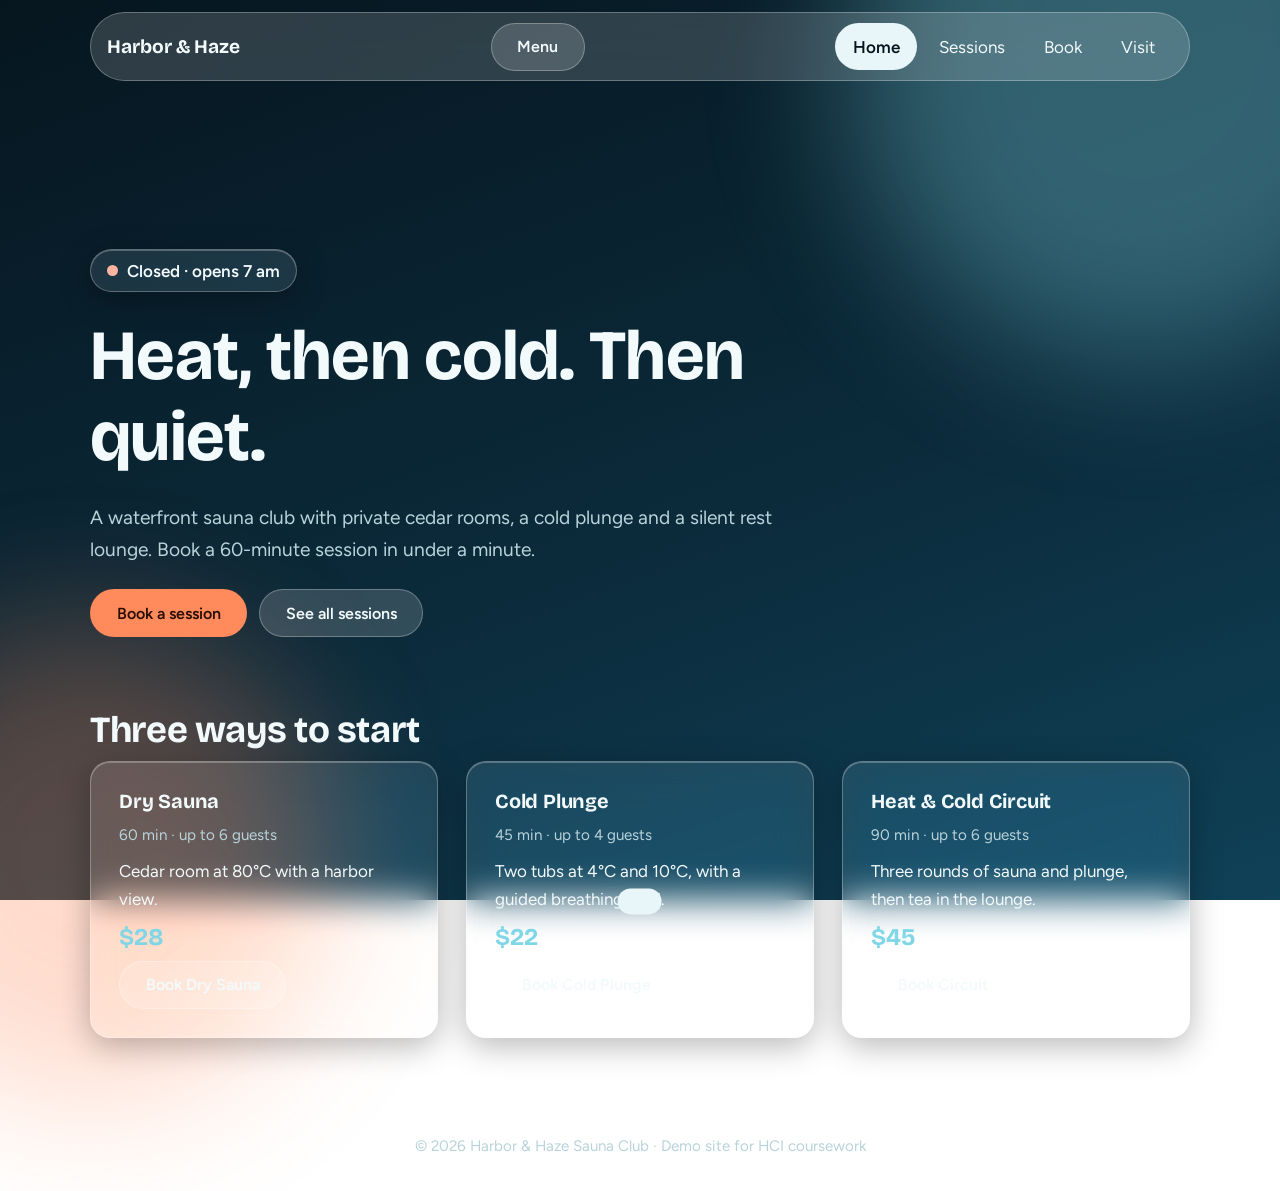
==== index.html @ 0768559c "Initial commit" ====
<!DOCTYPE html>
<html lang="en">
<head>
<meta charset="utf-8">
<meta name="viewport" content="width=device-width, initial-scale=1">
<title>Home · Harbor &amp; Haze</title>
<meta name="description" content="Sauna, cold plunge and rest lounge by the harbor.">
<link rel="preconnect" href="https://fonts.googleapis.com"><link rel="preconnect" href="https://fonts.gstatic.com" crossorigin>
<link href="https://fonts.googleapis.com/css2?family=Bricolage+Grotesque:wght@600;700&family=Figtree:wght@400;600&display=swap" rel="stylesheet">
<link rel="stylesheet" href="css/style.css">
</head>
<body>
<a class="skip" href="#main">Skip to content</a>
<header class="nav">
  <a class="brand" href="index.html">Harbor &amp; Haze</a>
  <button class="btn menu-btn" aria-expanded="false" aria-controls="nav-list">Menu</button>
  <nav aria-label="Main"><ul id="nav-list">
    <li><a class="link" href="index.html" aria-current="page">Home</a></li>
    <li><a class="link" href="sessions.html">Sessions</a></li>
    <li><a class="link" href="book.html">Book</a></li>
    <li><a class="link" href="visit.html">Visit</a></li>
  </ul></nav>
</header>
<main id="main">

<section class="hero">
  <span class="status glass" data-status role="status"></span>
  <h1>Heat, then cold. Then quiet.</h1>
  <p>A waterfront sauna club with private cedar rooms, a cold plunge and a silent rest lounge. Book a 60-minute session in under a minute.</p>
  <div class="actions"><a class="btn primary" href="book.html">Book a session</a><a class="btn" href="sessions.html">See all sessions</a></div>
</section>
<section aria-labelledby="h-three">
  <h2 id="h-three">Three ways to start</h2>
  <div class="grid">
    <article class="glass card"><h3>Dry Sauna</h3><p class="meta">60 min · up to 6 guests</p><p>Cedar room at 80°C with a harbor view.</p><span class="price">$28</span><a class="btn" href="book.html?session=Dry%20Sauna">Book Dry Sauna</a></article>
    <article class="glass card"><h3>Cold Plunge</h3><p class="meta">45 min · up to 4 guests</p><p>Two tubs at 4°C and 10°C, with a guided breathing card.</p><span class="price">$22</span><a class="btn" href="book.html?session=Cold%20Plunge">Book Cold Plunge</a></article>
    <article class="glass card"><h3>Heat &amp; Cold Circuit</h3><p class="meta">90 min · up to 6 guests</p><p>Three rounds of sauna and plunge, then tea in the lounge.</p><span class="price">$45</span><a class="btn" href="book.html?session=Heat%20%26%20Cold%20Circuit">Book Circuit</a></article>
  </div>
</section>
</main>
<footer>© 2026 Harbor &amp; Haze Sauna Club · Demo site for HCI coursework</footer>
<div id="toast" class="toast" role="status" aria-live="polite"></div>
<script src="js/app.js"></script>
</body>
</html>
---- css/style.css ----
/* Harbor & Haze — glassmorphic UI. Design tokens first (consistency). */
:root{
  --fjord:#0b2a3a; --deep:#06161f; --glacier:#7fd6e6; --ember:#ff8a5b; --mist:#e9f6f9;
  --glass:rgba(255,255,255,.10); --glass-strong:rgba(255,255,255,.16); --edge:rgba(255,255,255,.28);
  --text:#f2fafc; --muted:#b9d3db; --err:#ffb4a2; --ok:#9be7c4;
  --r:20px; --gap:clamp(1rem,2.5vw,1.75rem);
  --head:"Bricolage Grotesque",system-ui,sans-serif; --body:"Figtree",system-ui,sans-serif;
}
*{box-sizing:border-box;margin:0}
html{scroll-behavior:smooth}
body{font:1.0625rem/1.65 var(--body);color:var(--text);min-height:100vh;display:flex;flex-direction:column;
  background:linear-gradient(160deg,var(--deep),var(--fjord) 55%,#0f4157) fixed;position:relative;overflow-x:hidden}
/* Decorative orbs give the glass something to blur */
body::before,body::after{content:"";position:fixed;z-index:-1;border-radius:50%;filter:blur(70px)}
body::before{width:46vmax;height:46vmax;background:var(--glacier);top:-18vmax;right:-12vmax;opacity:.35}
body::after{width:38vmax;height:38vmax;background:var(--ember);bottom:-16vmax;left:-12vmax;opacity:.30}
h1,h2,h3{font-family:var(--head);line-height:1.15;letter-spacing:-.01em}
h1{font-size:clamp(2.4rem,6vw,4.4rem);max-width:16ch}
h2{font-size:clamp(1.6rem,3.5vw,2.3rem);margin-bottom:.6rem}
h3{font-size:1.25rem}
p{max-width:62ch}
a{color:var(--glacier)}
.muted{color:var(--muted)}
main{flex:1;width:min(1100px,92%);margin:0 auto;padding:2rem 0 4rem}
section{margin-top:clamp(2.5rem,6vw,4.5rem)}

/* Accessibility */
.skip{position:absolute;left:-999px;top:.5rem;background:var(--mist);color:var(--deep);padding:.6rem 1rem;border-radius:10px;z-index:99}
.skip:focus{left:.5rem}
:focus-visible{outline:3px solid var(--ember);outline-offset:3px;border-radius:8px}

/* Glass surface */
.glass{background:var(--glass);border:1px solid var(--edge);border-radius:var(--r);
  box-shadow:0 8px 32px rgba(0,0,0,.28),inset 0 1px 0 rgba(255,255,255,.25);
  -webkit-backdrop-filter:blur(18px) saturate(140%);backdrop-filter:blur(18px) saturate(140%);padding:var(--gap)}
@supports not ((backdrop-filter:blur(1px)) or (-webkit-backdrop-filter:blur(1px))){
  .glass,.nav{background:rgba(14,52,72,.92)}}
@media (prefers-contrast:more){.glass{background:rgba(6,22,31,.95)}}

/* Navigation: same place on every page (consistency) */
.nav{position:sticky;top:.75rem;z-index:50;width:min(1100px,92%);margin:.75rem auto 0;display:flex;align-items:center;
  justify-content:space-between;gap:1rem;padding:.6rem 1rem;border-radius:999px;background:var(--glass-strong);
  border:1px solid var(--edge);-webkit-backdrop-filter:blur(18px);backdrop-filter:blur(18px)}
.brand{font:700 1.2rem var(--head);color:var(--text);text-decoration:none}
.nav ul{list-style:none;display:flex;gap:.25rem;padding:0}
.nav a.link{display:block;padding:.6rem 1.1rem;border-radius:999px;color:var(--text);text-decoration:none;min-height:44px}
.nav a.link:hover{background:var(--glass)}
.nav a[aria-current="page"]{background:var(--mist);color:var(--deep);font-weight:600}
.menu-btn{display:none}

/* Buttons: min 44px targets (Fitts's law) */
.btn{display:inline-flex;align-items:center;justify-content:center;min-height:48px;padding:.7rem 1.6rem;border-radius:999px;
  border:1px solid var(--edge);font:600 1rem var(--body);cursor:pointer;text-decoration:none;color:var(--text);background:var(--glass-strong);
  transition:transform .15s,background .15s}
.btn:hover{background:rgba(255,255,255,.26)} .btn:active{transform:scale(.97)}
.btn.primary{background:var(--ember);color:#2a0e03;border-color:transparent}
.btn.primary:hover{background:#ff9d76}
.btn[aria-pressed="true"]{background:var(--mist);color:var(--deep)}

/* Layout */
.hero{display:grid;gap:1.5rem;padding-top:clamp(1.5rem,5vw,4rem)}
.hero p{font-size:1.2rem;color:var(--muted)}
.actions{display:flex;flex-wrap:wrap;gap:.75rem}
.grid{display:grid;gap:var(--gap);grid-template-columns:repeat(auto-fit,minmax(250px,1fr))}
.card{display:flex;flex-direction:column;gap:.6rem}
.card .meta{color:var(--muted);font-size:.95rem}
.card .btn{margin-top:auto;align-self:flex-start}
.price{font:700 1.5rem var(--head);color:var(--glacier)}
.status{display:inline-flex;align-items:center;gap:.55rem;padding:.4rem 1rem;border-radius:999px;width:fit-content;font-weight:600}
.status::before{content:"";width:.7rem;height:.7rem;border-radius:50%;background:var(--muted)}
.status.open::before{background:var(--ok)} .status.closed::before{background:var(--err)}
.filters{display:flex;flex-wrap:wrap;gap:.6rem;margin:1rem 0}
.hidden{display:none!important}

/* Forms: labels, hints, inline errors (error prevention + recovery) */
form{display:grid;gap:1.2rem;max-width:620px}
.field{display:grid;gap:.35rem}
label{font-weight:600}
.hint{font-size:.92rem;color:var(--muted)}
input,select{font:inherit;color:var(--text);min-height:48px;padding:.6rem 1rem;border-radius:14px;border:1px solid var(--edge);background:rgba(6,22,31,.55)}
select option{color:#06161f}
input::placeholder{color:#8fb0ba}
.field.invalid input,.field.invalid select{border-color:var(--err)}
.error{color:var(--err);font-size:.95rem;min-height:1.2em}
.stepper{display:flex;align-items:center;gap:.75rem}
.stepper output{min-width:2ch;text-align:center;font:700 1.3rem var(--head)}
.stepper .btn{width:48px;padding:0}
.summary{border-left:4px solid var(--glacier)}
.success{border-color:var(--ok)}
details{padding:1rem 1.25rem} summary{cursor:pointer;font-weight:600;min-height:44px;display:flex;align-items:center}
details+details{margin-top:.75rem}
table{border-collapse:collapse;width:100%} td,th{padding:.6rem 0;text-align:left;border-bottom:1px solid var(--edge)}

/* Toast: feedback for actions */
.toast{position:fixed;left:50%;bottom:1.5rem;transform:translate(-50%,150%);padding:.8rem 1.4rem;border-radius:999px;
  background:var(--mist);color:var(--deep);font-weight:600;transition:transform .3s;z-index:90}
.toast.show{transform:translate(-50%,0)}

footer{text-align:center;padding:2rem 1rem;color:var(--muted);font-size:.95rem}

@media (max-width:720px){
  .menu-btn{display:inline-flex}
  .nav ul{position:absolute;top:calc(100% + .5rem);left:0;right:0;flex-direction:column;padding:.75rem;border-radius:var(--r);
    background:rgba(11,42,58,.96);border:1px solid var(--edge);display:none}
  .nav ul.open{display:flex}
}
@media (prefers-reduced-motion:reduce){*{transition:none!important;scroll-behavior:auto!important}}
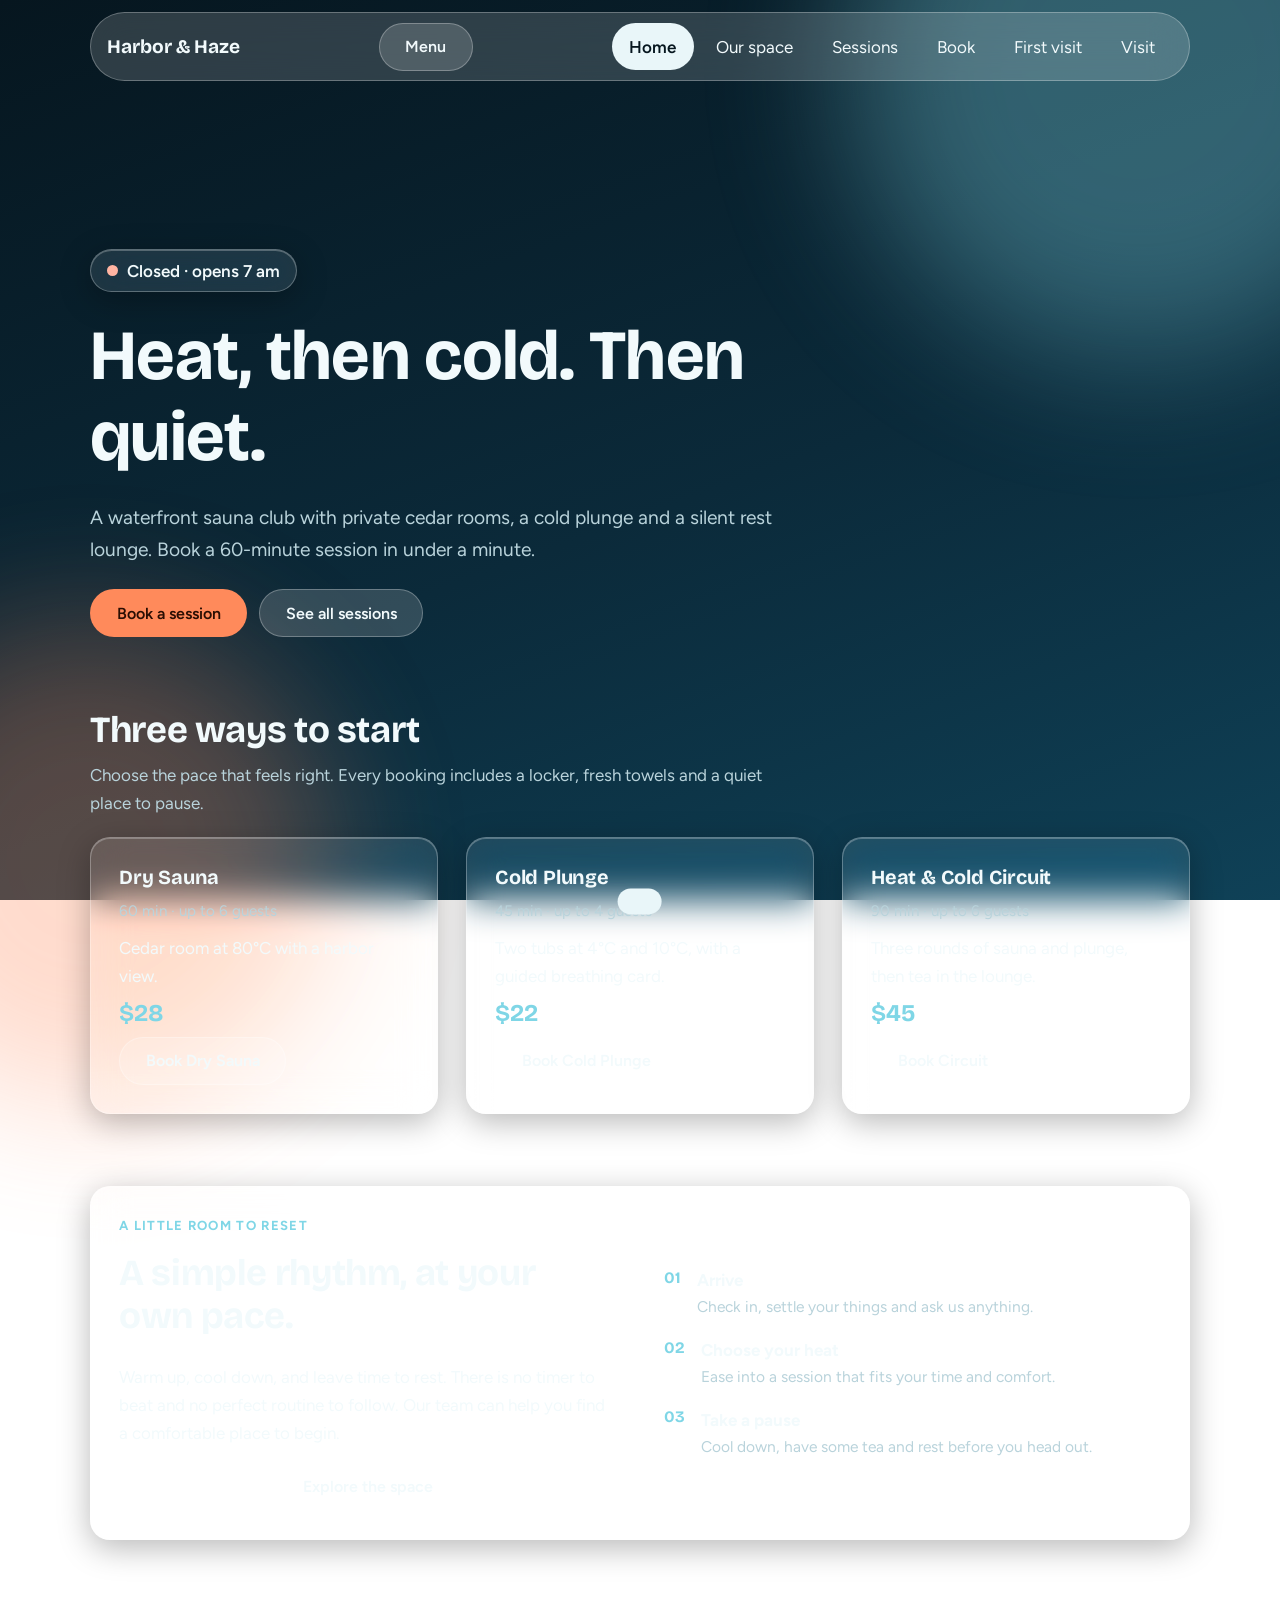
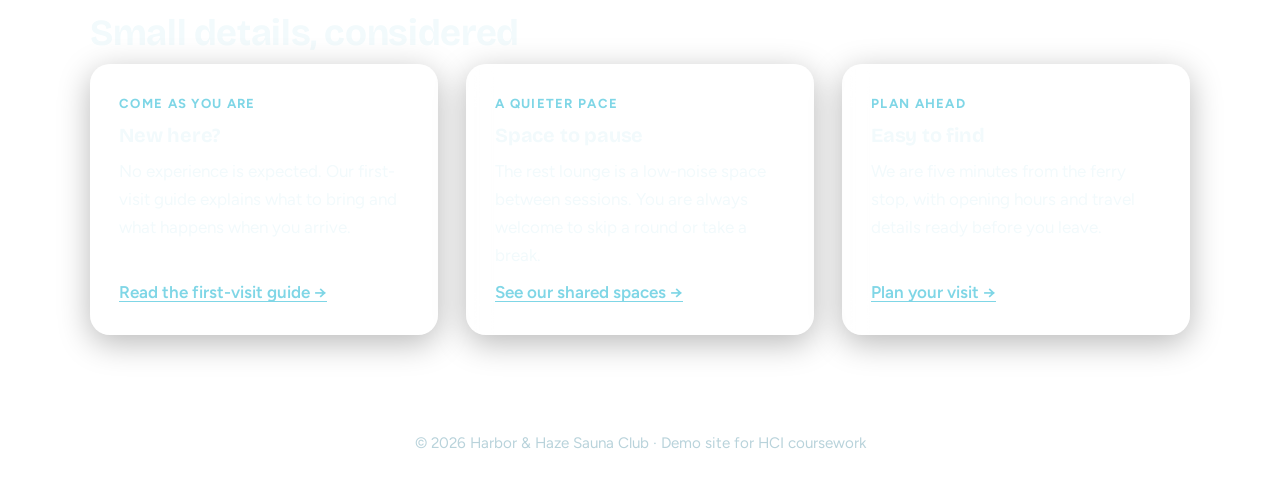
==== commit b0dc4c01: "first commit" ====
--- a/index.html
+++ b/index.html
@@ -16,8 +16,10 @@
   <button class="btn menu-btn" aria-expanded="false" aria-controls="nav-list">Menu</button>
   <nav aria-label="Main"><ul id="nav-list">
     <li><a class="link" href="index.html" aria-current="page">Home</a></li>
+    <li><a class="link" href="about.html">Our space</a></li>
     <li><a class="link" href="sessions.html">Sessions</a></li>
     <li><a class="link" href="book.html">Book</a></li>
+    <li><a class="link" href="first-visit.html">First visit</a></li>
     <li><a class="link" href="visit.html">Visit</a></li>
   </ul></nav>
 </header>
@@ -31,10 +33,34 @@
 </section>
 <section aria-labelledby="h-three">
   <h2 id="h-three">Three ways to start</h2>
+  <p class="muted section-intro">Choose the pace that feels right. Every booking includes a locker, fresh towels and a quiet place to pause.</p>
   <div class="grid">
     <article class="glass card"><h3>Dry Sauna</h3><p class="meta">60 min · up to 6 guests</p><p>Cedar room at 80°C with a harbor view.</p><span class="price">$28</span><a class="btn" href="book.html?session=Dry%20Sauna">Book Dry Sauna</a></article>
     <article class="glass card"><h3>Cold Plunge</h3><p class="meta">45 min · up to 4 guests</p><p>Two tubs at 4°C and 10°C, with a guided breathing card.</p><span class="price">$22</span><a class="btn" href="book.html?session=Cold%20Plunge">Book Cold Plunge</a></article>
     <article class="glass card"><h3>Heat &amp; Cold Circuit</h3><p class="meta">90 min · up to 6 guests</p><p>Three rounds of sauna and plunge, then tea in the lounge.</p><span class="price">$45</span><a class="btn" href="book.html?session=Heat%20%26%20Cold%20Circuit">Book Circuit</a></article>
+  </div>
+</section>
+<section aria-labelledby="ritual-title">
+  <div class="glass story">
+    <div>
+      <p class="eyebrow">A little room to reset</p>
+      <h2 id="ritual-title">A simple rhythm, at your own pace.</h2>
+      <p>Warm up, cool down, and leave time to rest. There is no timer to beat and no perfect routine to follow. Our team can help you find a comfortable place to begin.</p>
+      <a class="btn" href="about.html">Explore the space</a>
+    </div>
+    <ol class="journey" aria-label="A typical visit">
+      <li><span>01</span><div><strong>Arrive</strong><p>Check in, settle your things and ask us anything.</p></div></li>
+      <li><span>02</span><div><strong>Choose your heat</strong><p>Ease into a session that fits your time and comfort.</p></div></li>
+      <li><span>03</span><div><strong>Take a pause</strong><p>Cool down, have some tea and rest before you head out.</p></div></li>
+    </ol>
+  </div>
+</section>
+<section aria-labelledby="guest-notes">
+  <h2 id="guest-notes">Small details, considered</h2>
+  <div class="grid">
+    <article class="glass card"><span class="eyebrow">Come as you are</span><h3>New here?</h3><p>No experience is expected. Our first-visit guide explains what to bring and what happens when you arrive.</p><a class="text-link" href="first-visit.html">Read the first-visit guide →</a></article>
+    <article class="glass card"><span class="eyebrow">A quieter pace</span><h3>Space to pause</h3><p>The rest lounge is a low-noise space between sessions. You are always welcome to skip a round or take a break.</p><a class="text-link" href="about.html#quiet-lounge">See our shared spaces →</a></article>
+    <article class="glass card"><span class="eyebrow">Plan ahead</span><h3>Easy to find</h3><p>We are five minutes from the ferry stop, with opening hours and travel details ready before you leave.</p><a class="text-link" href="visit.html">Plan your visit →</a></article>
   </div>
 </section>
 </main>
--- a/css/style.css
+++ b/css/style.css
@@ -60,12 +60,38 @@
 /* Layout */
 .hero{display:grid;gap:1.5rem;padding-top:clamp(1.5rem,5vw,4rem)}
 .hero p{font-size:1.2rem;color:var(--muted)}
+.page-intro{display:grid;gap:1.15rem;padding-top:clamp(1.5rem,5vw,4rem)}
+.page-intro>p:not(.eyebrow){font-size:1.15rem}
+.section-intro{margin:.5rem 0 1.25rem}
+.eyebrow{font-size:.82rem;font-weight:700;letter-spacing:.1em;text-transform:uppercase;color:var(--glacier)}
+.booking-note{margin-top:.75rem}
+.booking-note a,.text-link{color:var(--glacier);font-weight:600}
+.text-link{margin-top:auto;text-decoration-thickness:1px;text-underline-offset:3px}
 .actions{display:flex;flex-wrap:wrap;gap:.75rem}
 .grid{display:grid;gap:var(--gap);grid-template-columns:repeat(auto-fit,minmax(250px,1fr))}
 .card{display:flex;flex-direction:column;gap:.6rem}
 .card .meta{color:var(--muted);font-size:.95rem}
 .card .btn{margin-top:auto;align-self:flex-start}
 .price{font:700 1.5rem var(--head);color:var(--glacier)}
+.story{display:grid;grid-template-columns:1fr 1fr;gap:clamp(1.5rem,4vw,3rem);align-items:center}
+.story>div:first-child{display:grid;gap:1rem}
+.journey,.check-list{list-style:none;padding:0;display:grid;gap:1rem}
+.journey li{display:flex;align-items:flex-start;gap:1rem}
+.journey li>span,.space-number{font:700 1rem var(--head);color:var(--glacier)}
+.journey li>span{padding-top:.1rem}
+.journey strong,.check-list strong{display:block}
+.journey p,.check-list span{color:var(--muted);font-size:.97rem}
+.check-list li{padding-left:1rem;border-left:2px solid var(--glacier)}
+.check-list a{color:var(--glacier)}
+.note-panel{display:flex;align-items:center;justify-content:space-between;gap:1.5rem;margin-top:var(--gap)}
+.note-panel>div{display:grid;gap:.65rem}
+.visit-details{margin-top:var(--gap)}
+.visit-details>article{display:grid;align-content:start;gap:.75rem}
+.guide-card{display:flex;flex-direction:column;align-items:flex-start;gap:.75rem}
+.guide-card .space-number{font-size:1.4rem}
+.end-cta{display:flex;align-items:center;justify-content:space-between;gap:1.5rem;padding:var(--gap);border-top:1px solid var(--edge);border-bottom:1px solid var(--edge)}
+.end-cta>div:first-child{display:grid;gap:.65rem}
+.end-cta h2{margin:0}
 .status{display:inline-flex;align-items:center;gap:.55rem;padding:.4rem 1rem;border-radius:999px;width:fit-content;font-weight:600}
 .status::before{content:"";width:.7rem;height:.7rem;border-radius:50%;background:var(--muted)}
 .status.open::before{background:var(--ok)} .status.closed::before{background:var(--err)}
@@ -98,10 +124,12 @@
 
 footer{text-align:center;padding:2rem 1rem;color:var(--muted);font-size:.95rem}
 
-@media (max-width:720px){
+@media (max-width:820px){
   .menu-btn{display:inline-flex}
   .nav ul{position:absolute;top:calc(100% + .5rem);left:0;right:0;flex-direction:column;padding:.75rem;border-radius:var(--r);
     background:rgba(11,42,58,.96);border:1px solid var(--edge);display:none}
   .nav ul.open{display:flex}
+  .story{grid-template-columns:1fr}
+  .note-panel,.end-cta{align-items:flex-start;flex-direction:column}
 }
 @media (prefers-reduced-motion:reduce){*{transition:none!important;scroll-behavior:auto!important}}
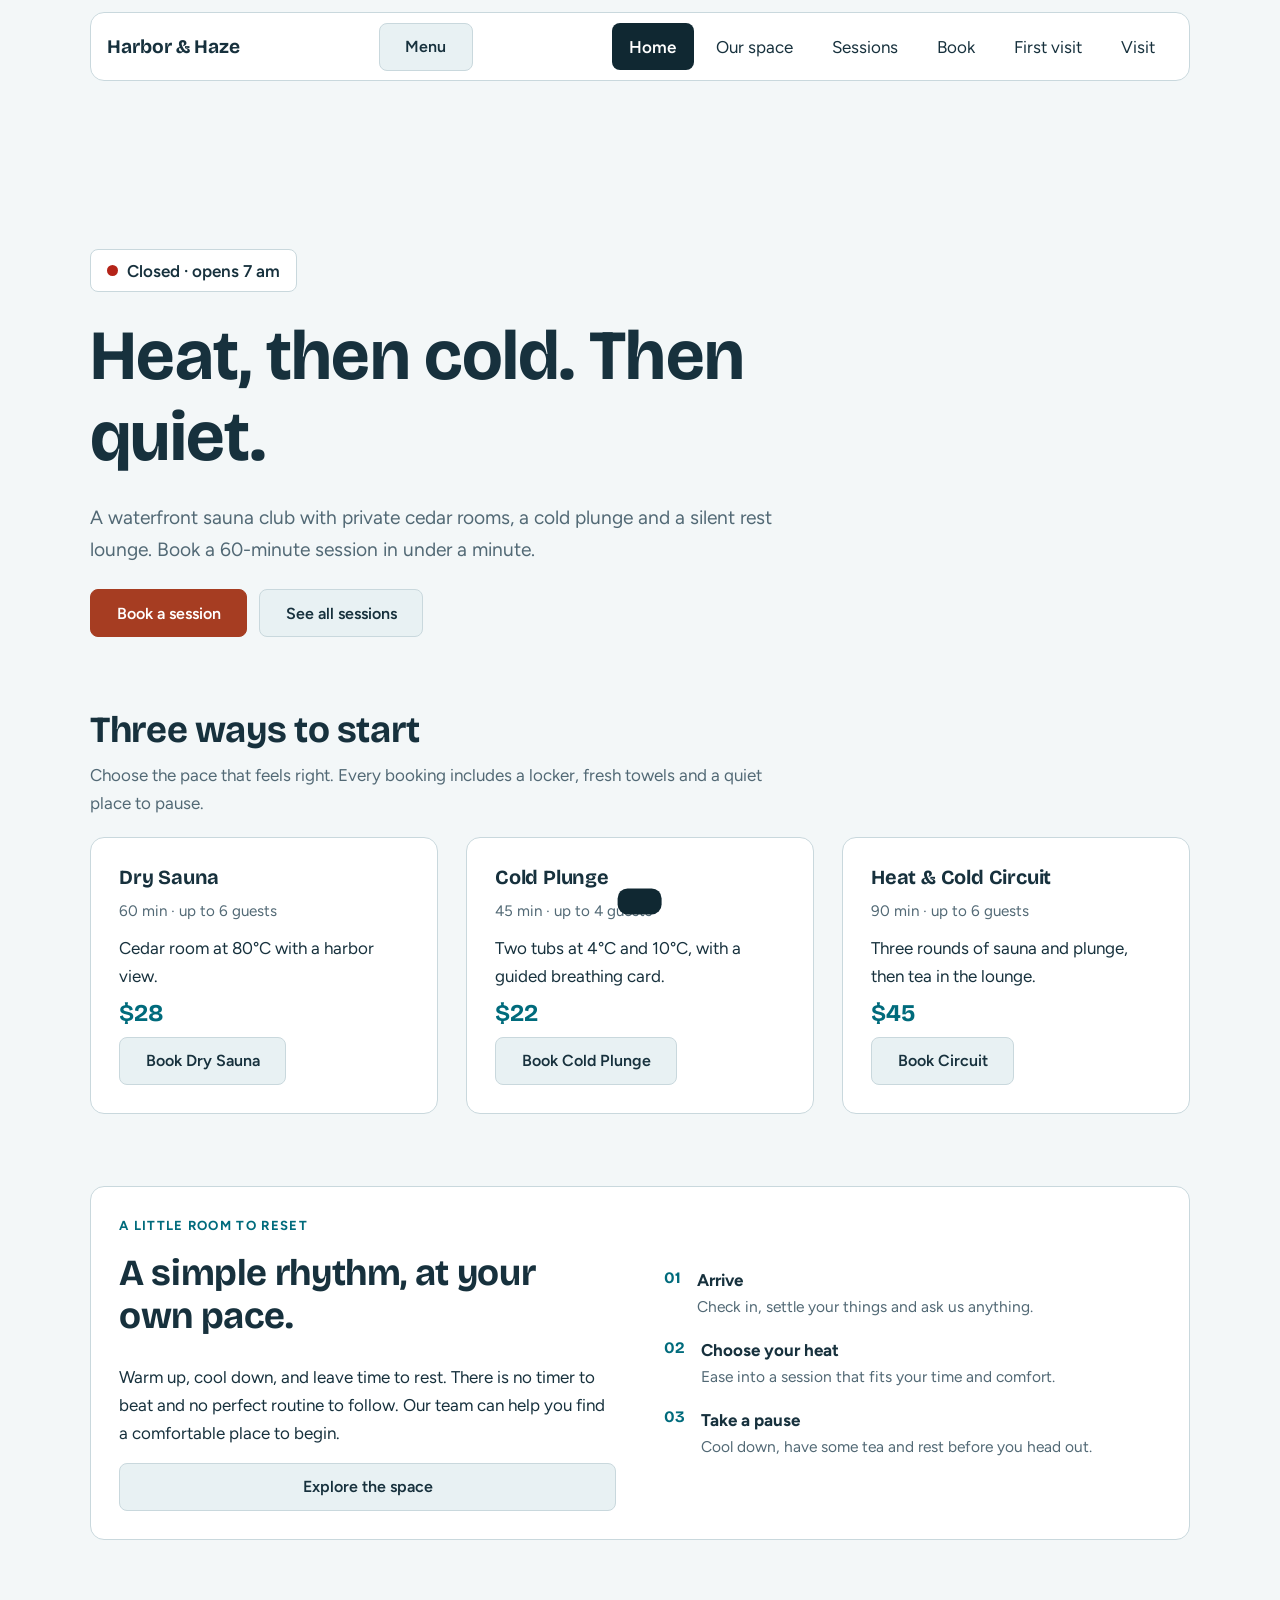
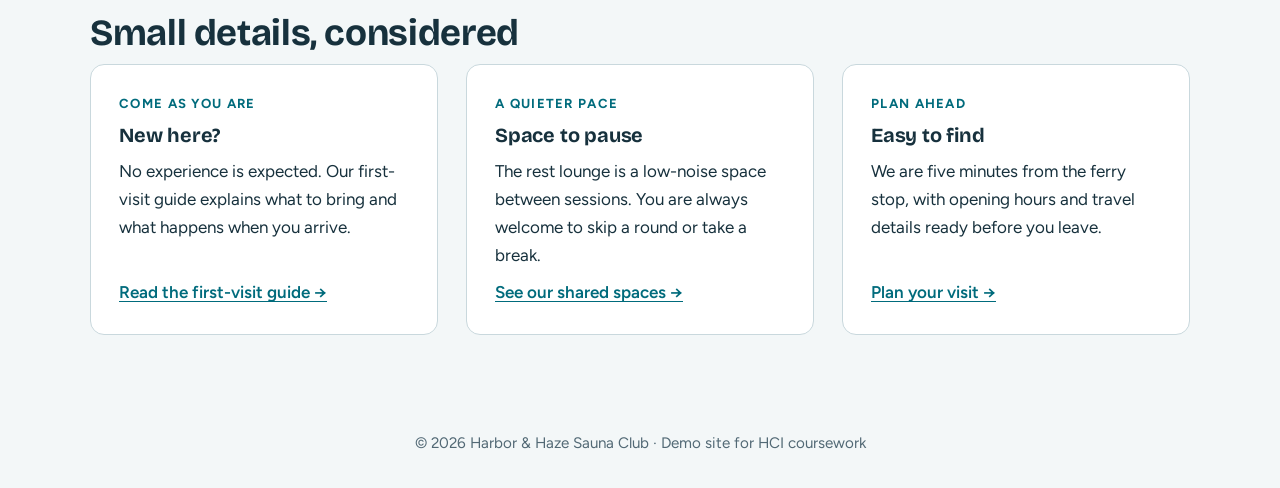
==== commit 52103b6e: "changed UI" ====
--- a/index.html
+++ b/index.html
@@ -26,7 +26,7 @@
 <main id="main">
 
 <section class="hero">
-  <span class="status glass" data-status role="status"></span>
+  <span class="status surface" data-status role="status"></span>
   <h1>Heat, then cold. Then quiet.</h1>
   <p>A waterfront sauna club with private cedar rooms, a cold plunge and a silent rest lounge. Book a 60-minute session in under a minute.</p>
   <div class="actions"><a class="btn primary" href="book.html">Book a session</a><a class="btn" href="sessions.html">See all sessions</a></div>
@@ -35,13 +35,13 @@
   <h2 id="h-three">Three ways to start</h2>
   <p class="muted section-intro">Choose the pace that feels right. Every booking includes a locker, fresh towels and a quiet place to pause.</p>
   <div class="grid">
-    <article class="glass card"><h3>Dry Sauna</h3><p class="meta">60 min · up to 6 guests</p><p>Cedar room at 80°C with a harbor view.</p><span class="price">$28</span><a class="btn" href="book.html?session=Dry%20Sauna">Book Dry Sauna</a></article>
-    <article class="glass card"><h3>Cold Plunge</h3><p class="meta">45 min · up to 4 guests</p><p>Two tubs at 4°C and 10°C, with a guided breathing card.</p><span class="price">$22</span><a class="btn" href="book.html?session=Cold%20Plunge">Book Cold Plunge</a></article>
-    <article class="glass card"><h3>Heat &amp; Cold Circuit</h3><p class="meta">90 min · up to 6 guests</p><p>Three rounds of sauna and plunge, then tea in the lounge.</p><span class="price">$45</span><a class="btn" href="book.html?session=Heat%20%26%20Cold%20Circuit">Book Circuit</a></article>
+    <article class="surface card"><h3>Dry Sauna</h3><p class="meta">60 min · up to 6 guests</p><p>Cedar room at 80°C with a harbor view.</p><span class="price">$28</span><a class="btn" href="book.html?session=Dry%20Sauna">Book Dry Sauna</a></article>
+    <article class="surface card"><h3>Cold Plunge</h3><p class="meta">45 min · up to 4 guests</p><p>Two tubs at 4°C and 10°C, with a guided breathing card.</p><span class="price">$22</span><a class="btn" href="book.html?session=Cold%20Plunge">Book Cold Plunge</a></article>
+    <article class="surface card"><h3>Heat &amp; Cold Circuit</h3><p class="meta">90 min · up to 6 guests</p><p>Three rounds of sauna and plunge, then tea in the lounge.</p><span class="price">$45</span><a class="btn" href="book.html?session=Heat%20%26%20Cold%20Circuit">Book Circuit</a></article>
   </div>
 </section>
 <section aria-labelledby="ritual-title">
-  <div class="glass story">
+  <div class="surface story">
     <div>
       <p class="eyebrow">A little room to reset</p>
       <h2 id="ritual-title">A simple rhythm, at your own pace.</h2>
@@ -58,9 +58,9 @@
 <section aria-labelledby="guest-notes">
   <h2 id="guest-notes">Small details, considered</h2>
   <div class="grid">
-    <article class="glass card"><span class="eyebrow">Come as you are</span><h3>New here?</h3><p>No experience is expected. Our first-visit guide explains what to bring and what happens when you arrive.</p><a class="text-link" href="first-visit.html">Read the first-visit guide →</a></article>
-    <article class="glass card"><span class="eyebrow">A quieter pace</span><h3>Space to pause</h3><p>The rest lounge is a low-noise space between sessions. You are always welcome to skip a round or take a break.</p><a class="text-link" href="about.html#quiet-lounge">See our shared spaces →</a></article>
-    <article class="glass card"><span class="eyebrow">Plan ahead</span><h3>Easy to find</h3><p>We are five minutes from the ferry stop, with opening hours and travel details ready before you leave.</p><a class="text-link" href="visit.html">Plan your visit →</a></article>
+    <article class="surface card"><span class="eyebrow">Come as you are</span><h3>New here?</h3><p>No experience is expected. Our first-visit guide explains what to bring and what happens when you arrive.</p><a class="text-link" href="first-visit.html">Read the first-visit guide →</a></article>
+    <article class="surface card"><span class="eyebrow">A quieter pace</span><h3>Space to pause</h3><p>The rest lounge is a low-noise space between sessions. You are always welcome to skip a round or take a break.</p><a class="text-link" href="about.html#quiet-lounge">See our shared spaces →</a></article>
+    <article class="surface card"><span class="eyebrow">Plan ahead</span><h3>Easy to find</h3><p>We are five minutes from the ferry stop, with opening hours and travel details ready before you leave.</p><a class="text-link" href="visit.html">Plan your visit →</a></article>
   </div>
 </section>
 </main>
--- a/css/style.css
+++ b/css/style.css
@@ -1,19 +1,15 @@
-/* Harbor & Haze — glassmorphic UI. Design tokens first (consistency). */
+/* Harbor & Haze — shared solid-surface UI. */
 :root{
-  --fjord:#0b2a3a; --deep:#06161f; --glacier:#7fd6e6; --ember:#ff8a5b; --mist:#e9f6f9;
-  --glass:rgba(255,255,255,.10); --glass-strong:rgba(255,255,255,.16); --edge:rgba(255,255,255,.28);
-  --text:#f2fafc; --muted:#b9d3db; --err:#ffb4a2; --ok:#9be7c4;
-  --r:20px; --gap:clamp(1rem,2.5vw,1.75rem);
+  --fjord:#17313d; --deep:#102832; --glacier:#006b7c; --ember:#a63d22; --mist:#e8f1f3;
+  --surface:#fff; --surface-alt:#e8f1f3; --edge:#c9d8dd;
+  --text:#17313d; --muted:#526975; --err:#b42318; --ok:#16734a;
+  --r:14px; --gap:clamp(1rem,2.5vw,1.75rem);
   --head:"Bricolage Grotesque",system-ui,sans-serif; --body:"Figtree",system-ui,sans-serif;
 }
 *{box-sizing:border-box;margin:0}
 html{scroll-behavior:smooth}
 body{font:1.0625rem/1.65 var(--body);color:var(--text);min-height:100vh;display:flex;flex-direction:column;
-  background:linear-gradient(160deg,var(--deep),var(--fjord) 55%,#0f4157) fixed;position:relative;overflow-x:hidden}
-/* Decorative orbs give the glass something to blur */
-body::before,body::after{content:"";position:fixed;z-index:-1;border-radius:50%;filter:blur(70px)}
-body::before{width:46vmax;height:46vmax;background:var(--glacier);top:-18vmax;right:-12vmax;opacity:.35}
-body::after{width:38vmax;height:38vmax;background:var(--ember);bottom:-16vmax;left:-12vmax;opacity:.30}
+  background:#f3f7f8;overflow-x:hidden}
 h1,h2,h3{font-family:var(--head);line-height:1.15;letter-spacing:-.01em}
 h1{font-size:clamp(2.4rem,6vw,4.4rem);max-width:16ch}
 h2{font-size:clamp(1.6rem,3.5vw,2.3rem);margin-bottom:.6rem}
@@ -29,33 +25,28 @@
 .skip:focus{left:.5rem}
 :focus-visible{outline:3px solid var(--ember);outline-offset:3px;border-radius:8px}
 
-/* Glass surface */
-.glass{background:var(--glass);border:1px solid var(--edge);border-radius:var(--r);
-  box-shadow:0 8px 32px rgba(0,0,0,.28),inset 0 1px 0 rgba(255,255,255,.25);
-  -webkit-backdrop-filter:blur(18px) saturate(140%);backdrop-filter:blur(18px) saturate(140%);padding:var(--gap)}
-@supports not ((backdrop-filter:blur(1px)) or (-webkit-backdrop-filter:blur(1px))){
-  .glass,.nav{background:rgba(14,52,72,.92)}}
-@media (prefers-contrast:more){.glass{background:rgba(6,22,31,.95)}}
+/* Solid surfaces render consistently across browsers. */
+.surface{background:var(--surface);border:1px solid var(--edge);border-radius:var(--r);padding:var(--gap)}
 
 /* Navigation: same place on every page (consistency) */
 .nav{position:sticky;top:.75rem;z-index:50;width:min(1100px,92%);margin:.75rem auto 0;display:flex;align-items:center;
-  justify-content:space-between;gap:1rem;padding:.6rem 1rem;border-radius:999px;background:var(--glass-strong);
-  border:1px solid var(--edge);-webkit-backdrop-filter:blur(18px);backdrop-filter:blur(18px)}
+  justify-content:space-between;gap:1rem;padding:.6rem 1rem;border-radius:var(--r);background:var(--surface);
+  border:1px solid var(--edge)}
 .brand{font:700 1.2rem var(--head);color:var(--text);text-decoration:none}
 .nav ul{list-style:none;display:flex;gap:.25rem;padding:0}
-.nav a.link{display:block;padding:.6rem 1.1rem;border-radius:999px;color:var(--text);text-decoration:none;min-height:44px}
-.nav a.link:hover{background:var(--glass)}
-.nav a[aria-current="page"]{background:var(--mist);color:var(--deep);font-weight:600}
+.nav a.link{display:block;padding:.6rem 1.1rem;border-radius:8px;color:var(--text);text-decoration:none;min-height:44px}
+.nav a.link:hover{background:var(--surface-alt);color:var(--deep)}
+.nav a[aria-current="page"]{background:var(--deep);color:#fff;font-weight:600}
 .menu-btn{display:none}
 
 /* Buttons: min 44px targets (Fitts's law) */
-.btn{display:inline-flex;align-items:center;justify-content:center;min-height:48px;padding:.7rem 1.6rem;border-radius:999px;
-  border:1px solid var(--edge);font:600 1rem var(--body);cursor:pointer;text-decoration:none;color:var(--text);background:var(--glass-strong);
+.btn{display:inline-flex;align-items:center;justify-content:center;min-height:48px;padding:.7rem 1.6rem;border-radius:8px;
+  border:1px solid var(--edge);font:600 1rem var(--body);cursor:pointer;text-decoration:none;color:var(--text);background:var(--surface-alt);
   transition:transform .15s,background .15s}
-.btn:hover{background:rgba(255,255,255,.26)} .btn:active{transform:scale(.97)}
-.btn.primary{background:var(--ember);color:#2a0e03;border-color:transparent}
-.btn.primary:hover{background:#ff9d76}
-.btn[aria-pressed="true"]{background:var(--mist);color:var(--deep)}
+.btn:hover{background:#d7e5e9} .btn:active{transform:scale(.97)}
+.btn.primary{background:var(--ember);color:#fff;border-color:var(--ember)}
+.btn.primary:hover{background:#842e19;border-color:#842e19}
+.btn[aria-pressed="true"]{background:var(--deep);border-color:var(--deep);color:#fff}
 
 /* Layout */
 .hero{display:grid;gap:1.5rem;padding-top:clamp(1.5rem,5vw,4rem)}
@@ -92,7 +83,7 @@
 .end-cta{display:flex;align-items:center;justify-content:space-between;gap:1.5rem;padding:var(--gap);border-top:1px solid var(--edge);border-bottom:1px solid var(--edge)}
 .end-cta>div:first-child{display:grid;gap:.65rem}
 .end-cta h2{margin:0}
-.status{display:inline-flex;align-items:center;gap:.55rem;padding:.4rem 1rem;border-radius:999px;width:fit-content;font-weight:600}
+.status{display:inline-flex;align-items:center;gap:.55rem;padding:.4rem 1rem;border:1px solid var(--edge);border-radius:8px;width:fit-content;font-weight:600;background:var(--surface)}
 .status::before{content:"";width:.7rem;height:.7rem;border-radius:50%;background:var(--muted)}
 .status.open::before{background:var(--ok)} .status.closed::before{background:var(--err)}
 .filters{display:flex;flex-wrap:wrap;gap:.6rem;margin:1rem 0}
@@ -103,9 +94,9 @@
 .field{display:grid;gap:.35rem}
 label{font-weight:600}
 .hint{font-size:.92rem;color:var(--muted)}
-input,select{font:inherit;color:var(--text);min-height:48px;padding:.6rem 1rem;border-radius:14px;border:1px solid var(--edge);background:rgba(6,22,31,.55)}
+input,select{font:inherit;color:var(--text);min-height:48px;padding:.6rem 1rem;border-radius:10px;border:1px solid var(--edge);background:var(--surface)}
 select option{color:#06161f}
-input::placeholder{color:#8fb0ba}
+input::placeholder{color:var(--muted)}
 .field.invalid input,.field.invalid select{border-color:var(--err)}
 .error{color:var(--err);font-size:.95rem;min-height:1.2em}
 .stepper{display:flex;align-items:center;gap:.75rem}
@@ -118,8 +109,8 @@
 table{border-collapse:collapse;width:100%} td,th{padding:.6rem 0;text-align:left;border-bottom:1px solid var(--edge)}
 
 /* Toast: feedback for actions */
-.toast{position:fixed;left:50%;bottom:1.5rem;transform:translate(-50%,150%);padding:.8rem 1.4rem;border-radius:999px;
-  background:var(--mist);color:var(--deep);font-weight:600;transition:transform .3s;z-index:90}
+.toast{position:fixed;left:50%;bottom:1.5rem;transform:translate(-50%,150%);padding:.8rem 1.4rem;border-radius:10px;
+  background:var(--deep);color:#fff;font-weight:600;transition:transform .3s;z-index:90}
 .toast.show{transform:translate(-50%,0)}
 
 footer{text-align:center;padding:2rem 1rem;color:var(--muted);font-size:.95rem}
@@ -127,9 +118,12 @@
 @media (max-width:820px){
   .menu-btn{display:inline-flex}
   .nav ul{position:absolute;top:calc(100% + .5rem);left:0;right:0;flex-direction:column;padding:.75rem;border-radius:var(--r);
-    background:rgba(11,42,58,.96);border:1px solid var(--edge);display:none}
+    background:var(--surface);border:1px solid var(--edge);display:none}
   .nav ul.open{display:flex}
   .story{grid-template-columns:1fr}
   .note-panel,.end-cta{align-items:flex-start;flex-direction:column}
 }
+@media (prefers-contrast:more){
+  .surface,.nav,.btn,input,select{border-color:var(--deep)}
+}
 @media (prefers-reduced-motion:reduce){*{transition:none!important;scroll-behavior:auto!important}}
